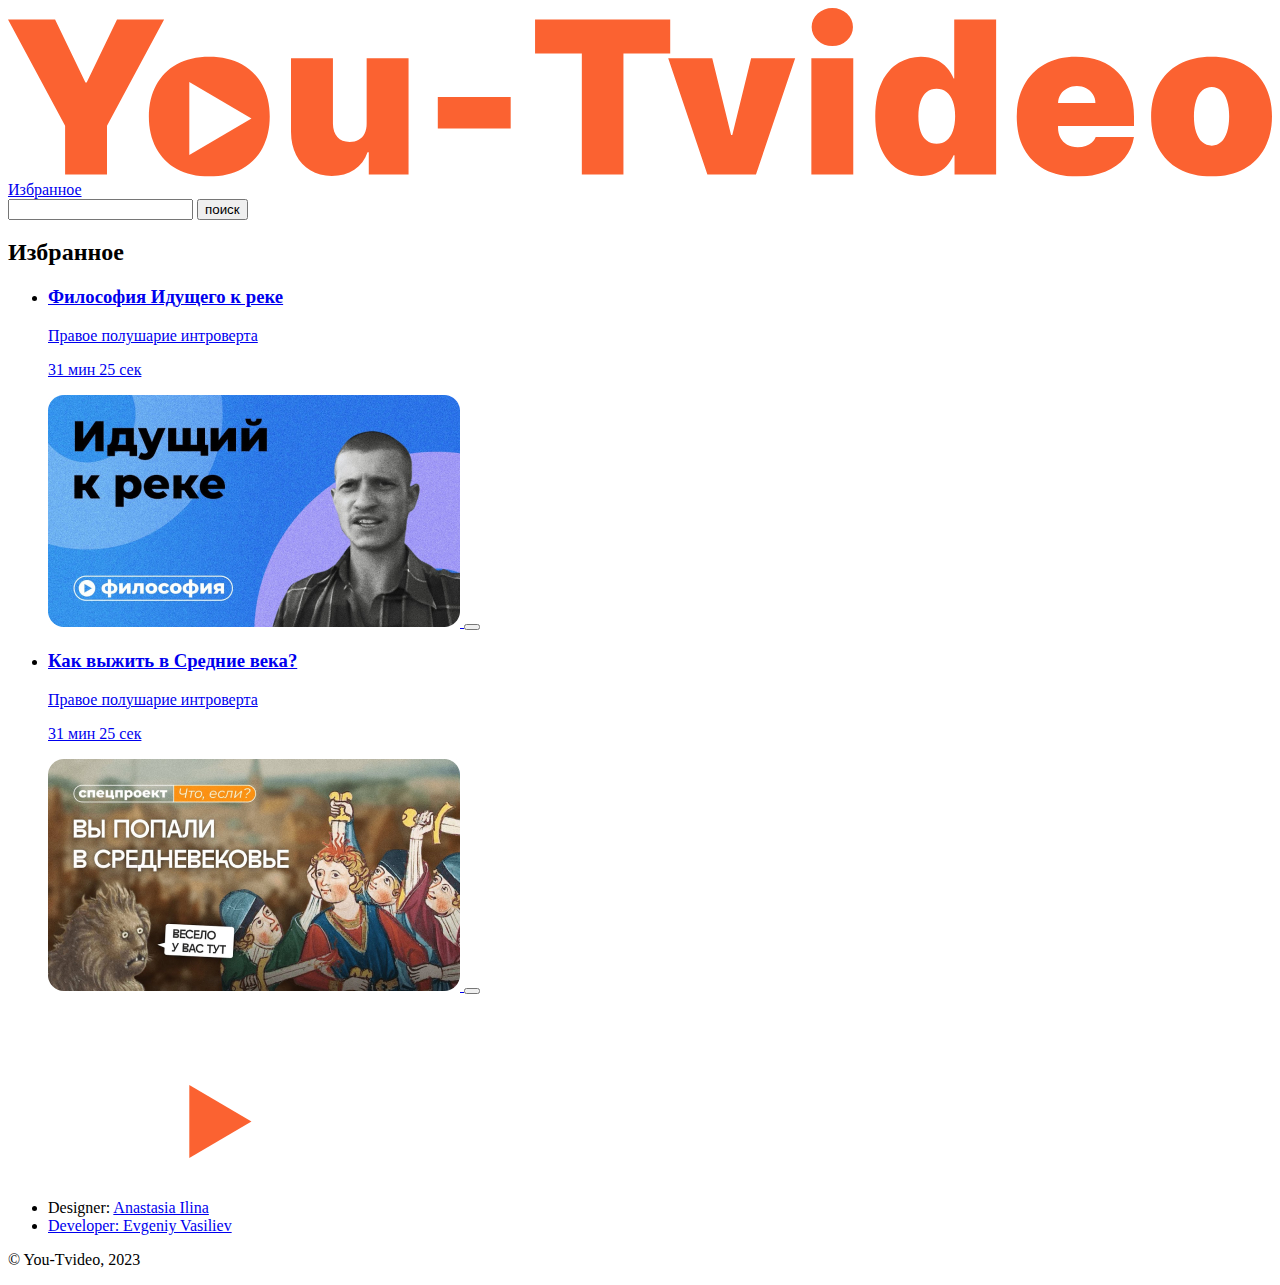
==== favorite.html @ 57df250d "Day-1" ====
<!DOCTYPE html>
<html lang="ru">
<head>
  <meta charset="UTF-8">
  <meta name="viewport" content="width=device-width, initial-scale=1.0">
  <title>You-Tvideo - удобный видеохостинг для тебя</title>
</head>
<body>
  <header class="header">
    <div class="container header__container">
      <a class="header__link" href="/">
        <svg class="header__logo" viewBox="0 0 240 32">
          <use xlink:href="./image/sprite.svg#logo-orange" role="img" aria-label="Логотип сервиса You-Tvideo"></use>
        </svg>
      </a>

      <a class="header__link header__link--favorite" href="/favorite.html">Избранное</a>
    </div>
  </header>

  <main>
    <section class="search">
      <div class="container search__container">
        <form class="search__form">
          <label class="search__label">
            <input class="search__input" type="search">
            <button class="search__btn" type="submit">поиск</button>
          </label>
        </form>
      </div>
    </section>

    <section class="video-list">
      <div class="container video-list__container">
        <h2 class="video-list__title">Избранное</h2>

        <ul class="video-list__items">
          <li class="video-list__item">
            <article class="video-card">
              <a class="video-card__link" href="/video.html?111">
                
                <h3 class="video-card__title">Философия Идущего к реке</h3>

                <p class="video-card__channel">Правое полушарие интроверта</p>

                <p class="video-card__duration">31 мин 25 сек</p>
                
                <img class="video-card__thumbnail" src="./image/img-1.jpg" alt="Превью к видео Философия Идущего к реке">
              </a>

              <button class="video-card__favorite" type="button"></button>
            </article>
          </li>

          <li class="video-list__item">
            <article class="video-card">
              <a class="video-card__link" href="/video.html?111">
                
                <h3 class="video-card__title">Как выжить в Средние века?</h3>

                <p class="video-card__channel">Правое полушарие интроверта</p>

                <p class="video-card__duration">31 мин 25 сек</p>
                
                <img class="video-card__thumbnail" src="./image/img-2.jpg" alt="Превью к видео Как выжить в Средние века?">
              </a>

              <button class="video-card__favorite" type="button"></button>
            </article>
          </li>
        </ul>
      </div>
    </section>      
  </main>

  <footer class="footer">
    <div class="container footer__container">
      <a class="footer__link" href="/">
        <svg class="footer__logo" viewBox="0 0 360 48">
          <use xlink:href="./image/sprite.svg#logo-white" role="img" aria-label="Логотип сервиса You-Tvideo"></use>
        </svg>
      </a>

      <ul class="footer__developers">
        <li class="footer__developers-item">
          Designer: <a class="footer__developers-link" href="https://t.me/Mrshmallowww" target="_blank" rel="noopener">Anastasia Ilina</a>
        </li>
        <li class="footer__developers-item">
          <a class="footer__developers-link" href="https://t.me/VasilievDevelop" target="_blank" rel="noopener">Developer: Evgeniy Vasiliev</a>
        </li>
      </ul>

      <p class="footer__copyright">© You-Tvideo, 2023 </p>
      
    </div>
  </footer>
</body>
</html>
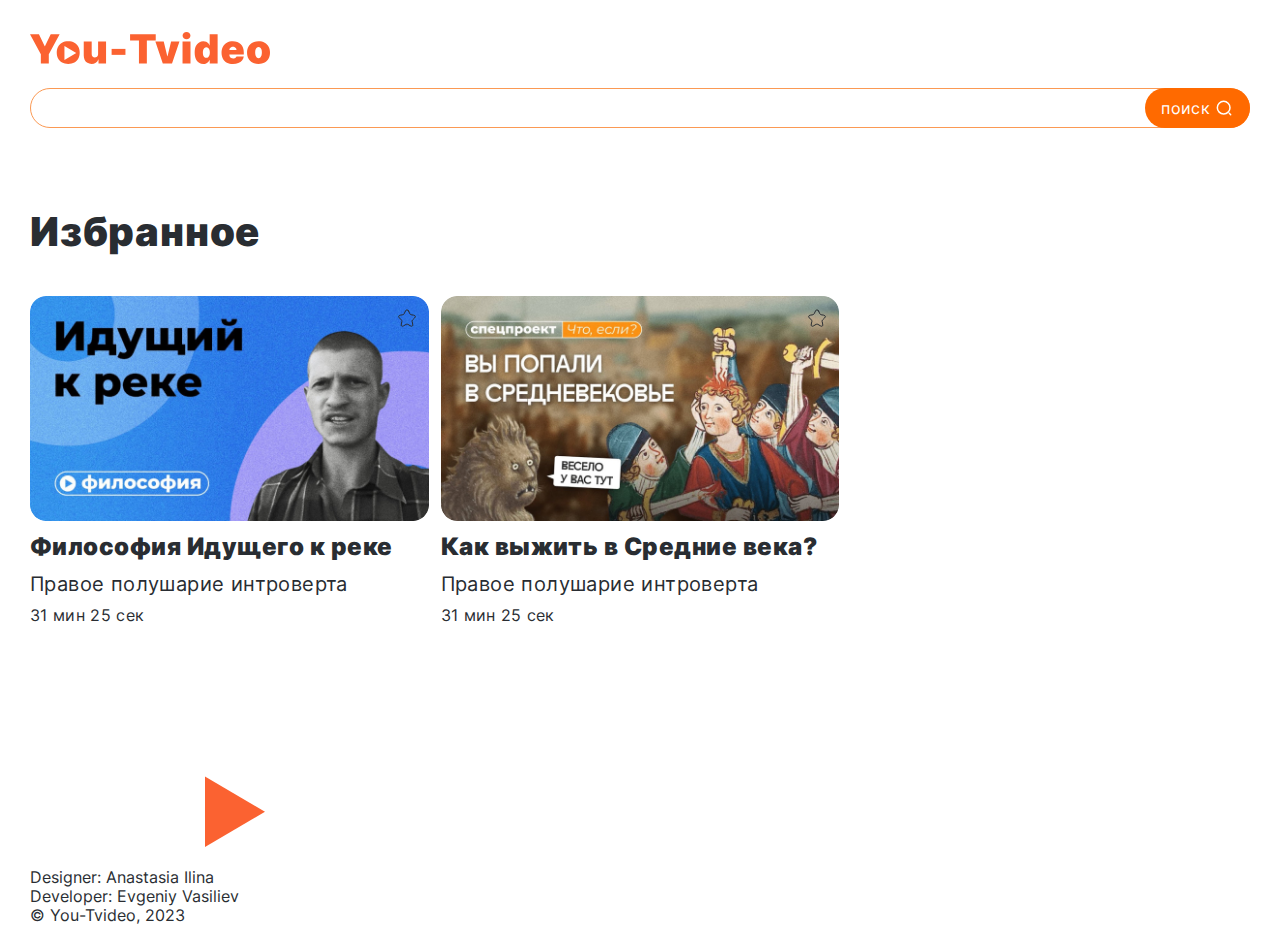
==== commit f399ddc8: "Finish day 2" ====
--- a/favorite.html
+++ b/favorite.html
@@ -3,6 +3,10 @@
 <head>
   <meta charset="UTF-8">
   <meta name="viewport" content="width=device-width, initial-scale=1.0">
+  <link href="./styles/normalize.css" rel="stylesheet">
+  <link href="./styles/base.css" rel="stylesheet">
+  <link href="./styles/style.css" rel="stylesheet">
+
   <title>You-Tvideo - удобный видеохостинг для тебя</title>
 </head>
 <body>
@@ -14,7 +18,13 @@
         </svg>
       </a>
 
-      <a class="header__link header__link--favorite" href="/favorite.html">Избранное</a>
+      <a class="header__link header__link--favorite" href="/favorite.html">
+        <span>Избранное</span>
+
+        <svg class="header__icon" viewBox="0 0 20 20">
+          <use xlink:href="./image/sprite.svg#star-ob" role="img" aria-label="Иконка добавить в избранное 'звезда'"></use>
+        </svg>
+      </a>
     </div>
   </header>
 
@@ -24,7 +34,13 @@
         <form class="search__form">
           <label class="search__label">
             <input class="search__input" type="search">
-            <button class="search__btn" type="submit">поиск</button>
+
+            <button class="search__btn" type="submit">
+              <span>поиск</span>
+              <svg class="search__icon" viewBox="0 0 20 20">
+                <use xlink:href="./image/sprite.svg#search" role="img" aria-label="Иконка поиска 'Лупа'"></use>
+              </svg>
+            </button>
           </label>
         </form>
       </div>
@@ -40,15 +56,20 @@
               <a class="video-card__link" href="/video.html?111">
                 
                 <h3 class="video-card__title">Философия Идущего к реке</h3>
+                
+                <img class="video-card__thumbnail" src="./image/img-1.jpg" alt="Превью к видео Философия Идущего к реке">
 
                 <p class="video-card__channel">Правое полушарие интроверта</p>
 
                 <p class="video-card__duration">31 мин 25 сек</p>
-                
-                <img class="video-card__thumbnail" src="./image/img-1.jpg" alt="Превью к видео Философия Идущего к реке">
               </a>
 
-              <button class="video-card__favorite" type="button"></button>
+              <button class="video-card__favorite" type="button" aria-label="Добавить в избранное 'Философия Идущего к реке'">
+                <svg class="video-card__icon" viewBox="0 0 20 20">
+                  <use class="star--o" xlink:href="./image/sprite.svg#star-ob" role="img" aria-label="Иконка 'звезда неактивная'"></use>
+                  <use class="star" xlink:href="./image/sprite.svg#star" role="img" aria-label="Иконка 'звезда активная'"></use>
+                </svg>
+              </button>
             </article>
           </li>
 
@@ -57,15 +78,20 @@
               <a class="video-card__link" href="/video.html?111">
                 
                 <h3 class="video-card__title">Как выжить в Средние века?</h3>
+                
+                <img class="video-card__thumbnail" src="./image/img-2.jpg" alt="Превью к видео Как выжить в Средние века?">
 
                 <p class="video-card__channel">Правое полушарие интроверта</p>
 
                 <p class="video-card__duration">31 мин 25 сек</p>
-                
-                <img class="video-card__thumbnail" src="./image/img-2.jpg" alt="Превью к видео Как выжить в Средние века?">
               </a>
 
-              <button class="video-card__favorite" type="button"></button>
+              <button class="video-card__favorite" type="button" aria-label="Добавить в избранное 'Философия Идущего к реке'">
+                <svg class="video-card__icon" viewBox="0 0 20 20">
+                  <use class="star--o" xlink:href="./image/sprite.svg#star-ob" role="img" aria-label="Иконка 'звезда неактивная'"></use>
+                  <use class="star" xlink:href="./image/sprite.svg#star" role="img" aria-label="Иконка 'звезда активная'"></use>
+                </svg>
+              </button>
             </article>
           </li>
         </ul>
--- a/styles/base.css
+++ b/styles/base.css
@@ -0,0 +1,95 @@
+html {
+  position: relative;
+  box-sizing: border-box;
+}
+
+*,
+*::before,
+*::after {
+  box-sizing: inherit;
+}
+
+body {
+  position: relative;
+  overflow-x: hidden;
+  min-width: 320px;
+  min-height: 100vh;
+  font-family: Arial, sans-serif;
+  -webkit-font-smoothing: antialiased;
+  -moz-osx-font-smoothing: grayscale;
+  text-rendering: optimizeLegibility;
+  -webkit-tap-highlight-color: rgba(0, 0, 0, 0);
+  -webkit-tap-highlight-color: transparent;
+  font-size: 16px;
+  color: #000;
+  background-color: #fff;
+}
+
+
+img,
+svg {
+  display: block;
+  max-width: 100%;
+  height: auto;
+}
+
+svg {
+  max-height: 100%;
+}
+
+
+button {
+  padding: 0;
+  cursor: pointer;
+  border: none;
+  background-color: transparent;
+} 
+
+a {
+  text-decoration: none;
+  color: inherit;
+}
+
+ul {
+  list-style: none;
+  padding: 0;
+  margin: 0;
+}
+
+h1,
+h2,
+h3,
+p,
+figure,
+fieldset {
+  margin: 0;
+}
+
+iframe {
+  border: none;
+}
+
+/*
+Доступно скрываю элементы
+*/
+
+.visually-hidden {
+  position: fixed;
+  transform: scale(0);
+}
+
+
+/*
+Пример контейнера
+
+Если контейнер 1180px по макету,
+то для max-width прибавляем паддинги 30px*2, 
+в итоге 1240px
+Чтобы контент не прижимался к краям экрана
+*/
+
+.container {
+  max-width: 1320px;
+  padding: 0 30px;
+  margin: 0 auto;
+}
--- a/styles/style.css
+++ b/styles/style.css
@@ -0,0 +1,259 @@
+:root {
+  --textMain: #292D32;
+  --textWhite: #fff;
+  --decorBg: #FF6A00;
+  --decorBorder: #FB9953;
+}
+
+@font-face {
+  font-family: "Inter";
+  font-style: normal;
+  font-weight: 400;
+  font-display: swap;
+  src: local("Inter"),
+    url("../fonts/inter-v13-cyrillic_latin-regular.woff2") format("woff2"),
+    url("../fonts/inter-v13-cyrillic_latin-regular.woff") format("woff");
+}
+@font-face {
+  font-family: "Inter";
+  font-style: normal;
+  font-weight: 900;
+  font-display: swap;
+  src: local("Inter"),
+    url("../fonts/inter-v13-cyrillic_latin-900.woff2") format("woff2"),
+    url("../fonts/inter-v13-cyrillic_latin-900.woff") format("woff");
+}
+
+body {
+  font-family: "Inter", "Arial", sans;
+  font-size: 1em;
+  font-weight: 400;
+  color: var(--textMain);
+  line-height: 1.2;
+}
+section {
+  margin-bottom: 80px;
+}
+
+/*? HEADER */
+.header {
+  padding: 32px 0 24px;
+}
+.header__container {
+  display: flex;
+  align-items: center;
+  justify-content: space-between;
+}
+.header__logo {
+  width: 240px;
+}
+.header__link--favorite {
+  display: flex;
+  align-items: center;
+  gap: 0 4px;
+  color: var(--textWhite);
+  letter-spacing: 0.02em;
+}
+.search__icon {
+  width: 20px;
+  height: 20px;
+}
+
+/*? HERO */
+.hero {
+  padding: 60px 0 80px;
+  color: var(--textWhite);
+  margin-bottom: 32px;
+  background-color: var(--decorBg);
+  background-image: url("../image/hero-bg.jpg");
+  background-size: cover;
+  background-repeat: no-repeat;
+  background-position: center;
+}
+.hero__container {
+  position: relative;
+  display: flex;
+  flex-direction: column;
+  align-items: center;
+}
+.hero__link {
+  position: absolute;
+  top: -36px;
+  right: 0;
+  display: flex;
+  align-items: center;
+  gap: 0 4px;
+  letter-spacing: 0.02em;
+}
+.hero__icon {
+  width: 20px;
+  height: 20px;
+}
+.hero__logo {
+  width: 240px;
+  height: 32px;
+  margin-bottom: 80px;
+}
+.hero__title {
+  font-size: 4.375em;
+  letter-spacing: 0.02em;
+  margin-bottom: 40px;
+}
+.hero__tagline {
+  font-size: 1.25em;
+  letter-spacing: 0.02em;
+}
+
+/*? SEARCH */
+.search__form {
+  position: relative;
+  width: 100%;
+}
+.search__input {
+  width: 100%;
+  font-size: 1em;
+  letter-spacing: 0.02em;
+  padding: 10px 124px 10px 24px;
+  border-radius: 40px;
+  border: 1px solid var(--decorBorder);
+  outline: none;
+}
+.search__btn {
+  position: absolute;
+  top: 0;
+  right: 0;
+  bottom: 0;
+  display: flex;
+  align-items: center;
+  gap: 0 4px;
+  font-size: 1em;
+  letter-spacing: 0.02em;
+  color: var(--textWhite);
+  padding: 8px 16px;
+  background: var(--decorBg);
+  border-radius: 40px;
+}
+.search__icon {
+  width: 20px;
+  height: 20px;
+}
+
+/*? VIDEO_LIST */
+.video-list__title {
+  font-size: 2.5em;
+  font-weight: 900;
+  letter-spacing: 0.02em;
+  margin-bottom: 40px;
+}
+.video-list__items {
+  display: grid;
+  grid-template-columns: repeat(3, 1fr);
+  gap: 40px 12px;
+}
+.video-card {
+  position: relative;
+}
+.video-card__link {
+  display: flex;
+  flex-direction: column;
+}
+.video-card__title {
+  font-size: 1.5em;
+  font-weight: 900;
+  letter-spacing: 0.02em;
+  margin-bottom: 10px;
+}
+.video-card__channel {
+  font-size: 1.25em;
+  letter-spacing: 0.02em;
+  margin-bottom: 10px;
+}
+.video-card__duration {
+  letter-spacing: 0.02em;
+}
+.video-card__thumbnail {
+  order: -1;
+  border-radius: 16px;
+  margin-bottom: 12px;
+}
+.video-card__favorite {
+  position: absolute;
+  top: 12px;
+  right: 12px;
+}
+.video-card__favorite .star {
+  display: none;
+}
+.video-card__favorite--active .star {
+  display: block;
+}
+.video-card__icon {
+  width: 20px;
+  height: 20px;
+}
+
+/*? VIDEO */
+.video__container {
+  display: flex;
+  flex-direction: column;
+}
+.video__wrapper {
+  display: flex;
+  justify-content: space-between;
+  align-items: start;
+  gap: 0 64px;
+}
+.video__content {
+  display: flex;
+  flex-direction: column;
+  gap: 24px 0;
+}
+.video__title {
+  font-size: 2.5em;
+  font-weight: 900;
+  letter-spacing: 0.02em;
+}
+.video__channel {
+  font-size: 1.5em;
+  letter-spacing: 0.02em;
+}
+.video__info {
+  font-size: 1.5em;
+  letter-spacing: 0.02em;
+}
+.video__player {
+  position: relative;
+  height: 0;
+  overflow: hidden;
+  padding-bottom: 53.015873%;
+  margin-bottom: 32px;
+  order: -1;
+}
+.video__iframe {
+  position: absolute;
+  top: 0;
+  left: 0;
+  width: 100%;
+  height: 100%;
+  border-radius: 16px;
+}
+.video__favorite {
+  display: flex;
+  gap: 0 4px; 
+  letter-spacing: 0.02em;
+}
+.video__favorite .video__favorite-true {
+  display: none;
+}
+.video__favorite.video__favorite--active .video__favorite-true {
+  display: block;
+}
+.video__favorite.video__favorite--active .video__favorite-false {
+  display: none;
+}
+.video__favorite .star {
+  display: none;
+}
+.video__favorite.video__favorite--active .star {
+  display: block;
+}